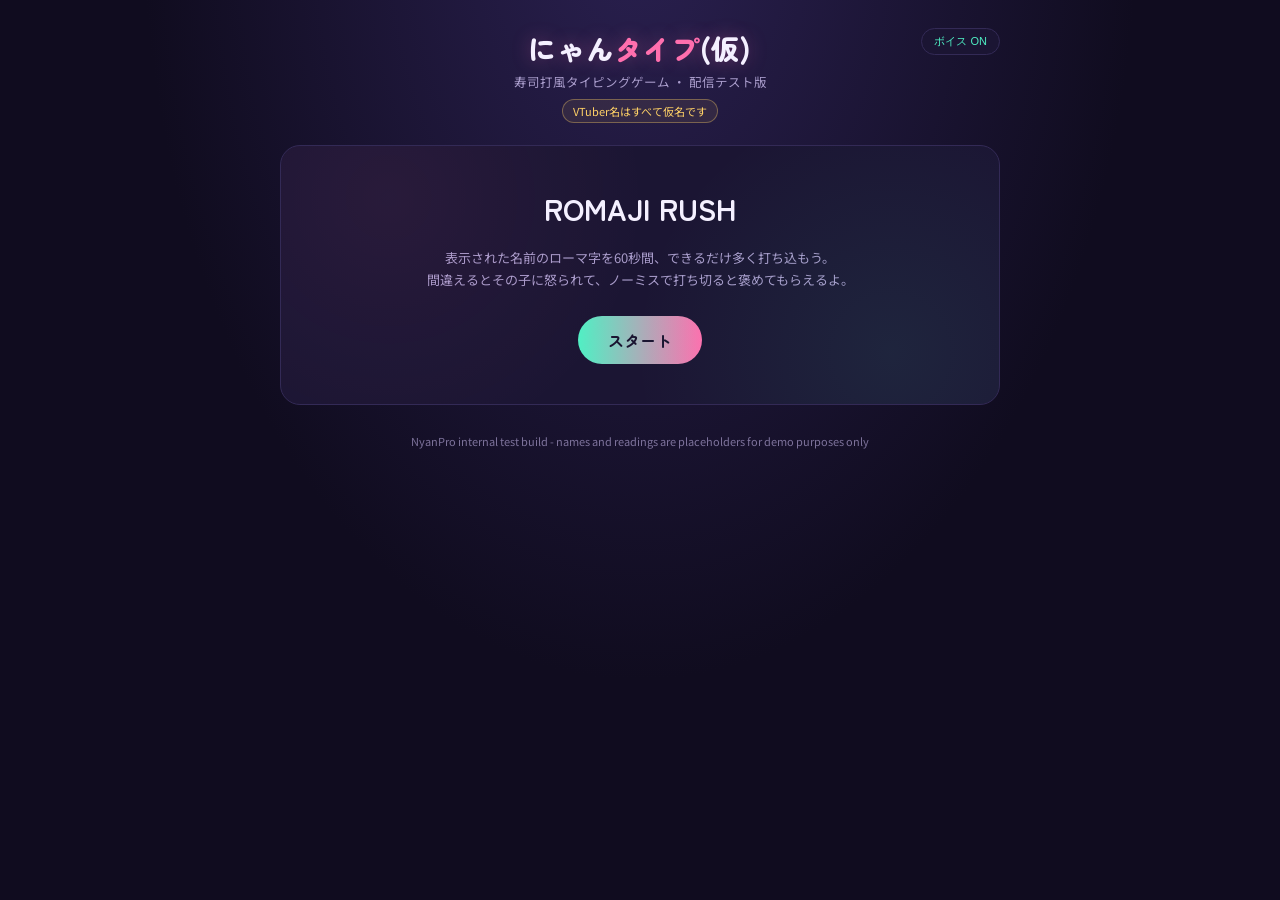
==== nyanpro-typing-test_3.html @ d4ec1ac6 "フォルダを分割" ====
<!DOCTYPE html>
<html lang="ja">
<head>
<meta charset="UTF-8">
<meta name="viewport" content="width=device-width, initial-scale=1.0">
<title>にゃんタイプ(仮) - VTuberタイピングゲーム テスト版</title>
<link rel="preconnect" href="https://fonts.googleapis.com">
<link href="https://fonts.googleapis.com/css2?family=Zen+Maru+Gothic:wght@500;700;900&family=Noto+Sans+JP:wght@400;500;700&display=swap" rel="stylesheet">
<link rel="stylesheet" href="css/style.css">
</head>
<body>
<div class="wrap">
  <header>
    <h1>にゃん<span>タイプ</span>(仮)</h1>
    <p>寿司打風タイピングゲーム ・ 配信テスト版</p>
    <div class="badge-note">VTuber名はすべて仮名です</div>
    <button class="voice-toggle on" id="voice-toggle-btn">ボイス ON</button>
  </header>

  <div id="game-area"></div>

  <footer>NyanPro internal test build - names and readings are placeholders for demo purposes only</footer>
</div>

<script src="contents/game-content.js"></script>
<script src="js/app.js"></script>
</body>
</html>
---- css/style.css ----
:root{
    --bg-deep:#100c1f;
    --bg-panel:#1b1533;
    --bg-panel-2:#241c42;
    --pink:#ff6fae;
    --pink-dim:#7a3556;
    --mint:#4ff0c4;
    --mint-dim:#2c6e5c;
    --rice:#ffd166;
    --text-main:#f4f0ff;
    --text-sub:#a99ccb;
    --danger:#ff5a5a;
    --border:#332a56;
  }
  *{box-sizing:border-box;}
  html,body{
    margin:0;
    padding:0;
    background:radial-gradient(ellipse at 50% -10%, #2a2050 0%, var(--bg-deep) 55%);
    color:var(--text-main);
    font-family:"Noto Sans JP","Hiragino Kaku Gothic ProN","Yu Gothic",sans-serif;
    min-height:100vh;
    overflow-x:hidden;
  }
  .wrap{
    max-width:760px;
    margin:0 auto;
    padding:28px 20px 60px;
  }
  header{
    position:relative;
    text-align:center;
    margin-bottom:22px;
  }
  header h1{
    font-family:"Zen Maru Gothic",sans-serif;
    font-weight:900;
    font-size:28px;
    margin:0 0 4px;
    letter-spacing:.02em;
    color:var(--text-main);
    text-shadow:0 0 18px rgba(255,111,174,.35);
  }
  header h1 span{color:var(--pink);}
  header p{
    margin:0;
    font-size:12.5px;
    color:var(--text-sub);
  }
  .badge-note{
    display:inline-block;
    margin-top:8px;
    font-size:11px;
    color:var(--rice);
    background:rgba(255,209,102,.08);
    border:1px solid rgba(255,209,102,.35);
    padding:3px 10px;
    border-radius:20px;
  }

  .hud{
    display:flex;
    gap:12px;
    margin-bottom:16px;
  }
  .hud-card{
    flex:1;
    background:var(--bg-panel);
    border:1px solid var(--border);
    border-radius:14px;
    padding:10px 14px;
    text-align:center;
  }
  .hud-card .label{font-size:11px;color:var(--text-sub);margin-bottom:2px;}
  .hud-card .value{font-family:"Zen Maru Gothic",sans-serif;font-weight:700;font-size:22px;}
  .hud-card.time .value{color:var(--mint);}
  .hud-card.score .value{color:var(--pink);}
  .hud-card.combo .value{color:var(--rice);}

  .timebar-outer{
    height:8px;
    background:var(--bg-panel-2);
    border-radius:6px;
    overflow:hidden;
    margin-bottom:22px;
    border:1px solid var(--border);
  }
  .timebar-inner{
    height:100%;
    width:100%;
    background:linear-gradient(90deg,var(--mint),var(--pink));
    transition:width .25s linear;
  }

  .stage{
    position:relative;
    background:var(--bg-panel);
    border:1px solid var(--border);
    border-radius:20px;
    padding:34px 26px;
    min-height:210px;
    display:flex;
    flex-direction:column;
    align-items:center;
    justify-content:center;
    text-align:center;
    overflow:hidden;
  }
  .stage::before{
    content:"";
    position:absolute;
    inset:0;
    background:
      radial-gradient(circle at 15% 20%, rgba(255,111,174,.06), transparent 40%),
      radial-gradient(circle at 85% 80%, rgba(79,240,196,.07), transparent 40%);
    pointer-events:none;
  }
  .plate{
    width:38px;height:38px;border-radius:50%;
    background:linear-gradient(180deg,#fff,#ddd6ee);
    margin-bottom:14px;
    display:flex;align-items:center;justify-content:center;
    font-size:16px;
    box-shadow:0 3px 0 rgba(0,0,0,.25);
    position:relative;
    z-index:1;
  }
  .plate-img{
    width:24px;
    height:24px;
    display:block;
  }
  .kanji{
    font-family:"Zen Maru Gothic",sans-serif;
    font-weight:700;
    font-size:30px;
    margin-bottom:4px;
    position:relative;z-index:1;
  }
  .kana{
    font-size:13px;
    color:var(--text-sub);
    margin-bottom:18px;
    position:relative;z-index:1;
  }
  .romaji{
    font-family:"Consolas","Menlo",monospace;
    font-size:26px;
    letter-spacing:1px;
    position:relative;z-index:1;
  }
  .romaji .done{color:var(--mint);}
  .romaji .rest{color:var(--text-sub);}
  .romaji.shake{animation:shake .25s;}
  @keyframes shake{
    0%,100%{transform:translateX(0);}
    25%{transform:translateX(-6px);}
    75%{transform:translateX(6px);}
  }

  .hint{
    margin-top:16px;
    font-size:12px;
    color:var(--text-sub);
    position:relative;z-index:1;
  }

  .voice-bubble{
    margin-top:14px;
    min-height:20px;
    font-size:13px;
    color:var(--rice);
    opacity:0;
    transform:translateY(4px);
    transition:opacity .15s ease, transform .15s ease;
    position:relative;z-index:1;
  }
  .voice-bubble.show{
    opacity:1;
    transform:translateY(0);
  }

  .voice-toggle{
    position:absolute;
    top:0;
    right:0;
    font-size:11px;
    color:var(--text-sub);
    background:var(--bg-panel);
    border:1px solid var(--border);
    border-radius:20px;
    padding:5px 12px;
    cursor:pointer;
  }
  .voice-toggle.on{color:var(--mint);}
  .voice-toggle.off{color:var(--text-sub);}

  .get-effect{
    position:absolute;
    left:50%;
    top:36%;
    transform:translate(-50%,-50%) scale(0);
    z-index:5;
    display:flex;
    flex-direction:column;
    align-items:center;
    gap:6px;
    opacity:0;
    pointer-events:none;
  }
  .get-effect.show{
    animation:getpop .9s ease forwards;
  }
  @keyframes getpop{
    0%{transform:translate(-50%,-50%) scale(0); opacity:0;}
    15%{transform:translate(-50%,-50%) scale(1.15); opacity:1;}
    30%{transform:translate(-50%,-50%) scale(1); opacity:1;}
    70%{transform:translate(-50%,-50%) scale(1); opacity:1;}
    100%{transform:translate(-50%,140%) scale(.35); opacity:0;}
  }
  .get-icon{
    width:64px;height:64px;border-radius:50%;
    overflow:hidden;
    background:#fff3e6;
    box-shadow:0 4px 14px rgba(0,0,0,.35);
  }
  .get-label{
    font-family:"Zen Maru Gothic",sans-serif;
    font-weight:700;
    font-size:13px;
    color:var(--rice);
    background:rgba(0,0,0,.4);
    padding:2px 12px;
    border-radius:12px;
  }

  .gallery{
    margin-top:20px;
  }
  .gallery .label{font-size:12px;color:var(--text-sub);margin-bottom:8px;}
  .empty-gallery{font-size:12px;color:var(--text-sub);}
  .gallery-grid{
    display:flex;
    flex-wrap:wrap;
    gap:8px;
  }
  .gicon{
    width:34px;height:34px;border-radius:50%;
    overflow:hidden;
    background:#fff3e6;
    border:1px solid var(--border);
    animation:pop .3s ease;
  }
  .avatar-img{
    width:100%;
    height:100%;
    display:block;
  }
  @keyframes pop{
    0%{transform:scale(0);}
    70%{transform:scale(1.15);}
    100%{transform:scale(1);}
  }

  .start-screen, .result-screen{
    text-align:center;
    padding:40px 10px;
  }
  .start-screen p, .result-screen p{color:var(--text-sub);font-size:13px;line-height:1.7;}
  button.primary{
    font-family:"Zen Maru Gothic",sans-serif;
    font-weight:700;
    font-size:16px;
    color:#1a1430;
    background:linear-gradient(90deg,var(--mint),var(--pink));
    border:none;
    padding:12px 30px;
    border-radius:30px;
    cursor:pointer;
    margin-top:12px;
  }
  button.primary:active{transform:scale(.97);}

  .result-grid{
    display:flex;
    gap:12px;
    justify-content:center;
    margin:18px 0;
    flex-wrap:wrap;
  }
  .result-grid .hud-card{flex:0 0 130px;}

  .rank-badge{
    margin:2px 0 4px;
    font-size:12px;
    color:var(--text-sub);
  }
  .rank-badge .rank-title{
    display:block;
    margin-top:2px;
    font-family:"Zen Maru Gothic",sans-serif;
    font-weight:900;
    font-size:22px;
    color:var(--rice);
  }

  .rank-section{
    margin-top:18px;
    text-align:left;
  }
  .rank-section-title{
    display:flex;
    align-items:center;
    gap:8px;
    font-size:12px;
    color:var(--text-sub);
    margin-bottom:8px;
  }
  .mock-tag{
    font-size:10px;
    color:var(--rice);
    background:rgba(255,209,102,.1);
    border:1px solid rgba(255,209,102,.35);
    padding:1px 8px;
    border-radius:20px;
  }
  .rank-list{
    display:flex;
    flex-direction:column;
    gap:8px;
  }
  .rank-row{
    display:flex;
    align-items:center;
    gap:10px;
    background:var(--bg-panel-2);
    border:1px solid var(--border);
    border-radius:12px;
    padding:8px 12px;
  }
  .rank-row .rank-num{
    font-family:"Zen Maru Gothic",sans-serif;
    font-weight:900;
    font-size:15px;
    width:20px;
    text-align:center;
    color:var(--text-sub);
  }
  .rank-row:nth-child(1) .rank-num{color:var(--rice);}
  .rank-row:nth-child(2) .rank-num{color:#d8d3e6;}
  .rank-row:nth-child(3) .rank-num{color:#e0a458;}
  .rank-row .r-avatar{
    width:32px;height:32px;border-radius:50%;
    overflow:hidden;
    background:#fff3e6;
    flex-shrink:0;
  }
  .rank-row .r-name{
    flex:1;
    font-size:13px;
    color:var(--text-main);
  }
  .rank-row .r-count{font-size:12px;font-weight:700;}
  .rank-section.mistake .r-count{color:var(--danger);}
  .rank-section.perfect .r-count{color:var(--mint);}

  footer{
    text-align:center;
    margin-top:28px;
    font-size:11px;
    color:var(--text-sub);
    opacity:.7;
  }
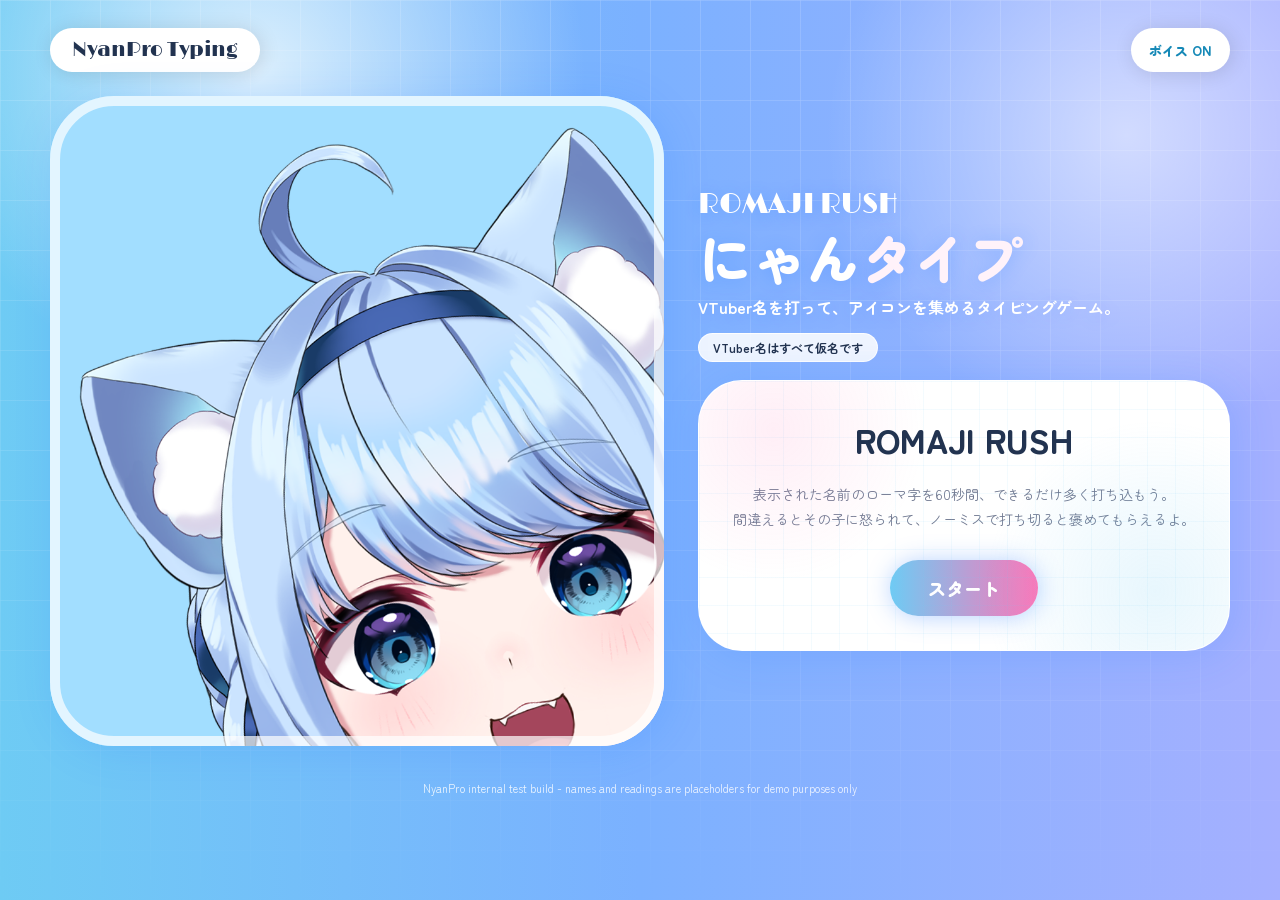
==== commit 55e56fdd: "アイコン修正" ====
--- a/nyanpro-typing-test_3.html
+++ b/nyanpro-typing-test_3.html
@@ -5,19 +5,36 @@
 <meta name="viewport" content="width=device-width, initial-scale=1.0">
 <title>にゃんタイプ(仮) - VTuberタイピングゲーム テスト版</title>
 <link rel="preconnect" href="https://fonts.googleapis.com">
-<link href="https://fonts.googleapis.com/css2?family=Zen+Maru+Gothic:wght@500;700;900&family=Noto+Sans+JP:wght@400;500;700&display=swap" rel="stylesheet">
+<link rel="preconnect" href="https://fonts.gstatic.com" crossorigin>
+<link href="https://fonts.googleapis.com/css2?family=Limelight&family=LINE+Seed+JP:wght@800&family=Zen+Maru+Gothic:wght@400;500;700;900&display=swap" rel="stylesheet">
 <link rel="stylesheet" href="css/style.css">
 </head>
 <body>
+<div class="background" aria-hidden="true">
+  <div class="background-texture"></div>
+</div>
 <div class="wrap">
-  <header>
-    <h1>にゃん<span>タイプ</span>(仮)</h1>
-    <p>寿司打風タイピングゲーム ・ 配信テスト版</p>
-    <div class="badge-note">VTuber名はすべて仮名です</div>
+  <header class="site-header">
+    <div class="site-brand">NyanPro Typing</div>
     <button class="voice-toggle on" id="voice-toggle-btn">ボイス ON</button>
   </header>
 
-  <div id="game-area"></div>
+  <main class="hero-grid">
+    <section class="main-visual" aria-label="にゃんタイプ メインビジュアル">
+      <img src="img/main-icon.png" alt="にゃんタイプ メインビジュアル">
+    </section>
+
+    <section class="play-column">
+      <div class="hero-copy">
+        <p class="eyebrow">ROMAJI RUSH</p>
+        <h1>にゃん<span>タイプ</span></h1>
+        <p>VTuber名を打って、アイコンを集めるタイピングゲーム。</p>
+        <div class="badge-note">VTuber名はすべて仮名です</div>
+      </div>
+
+      <div id="game-area"></div>
+    </section>
+  </main>
 
   <footer>NyanPro internal test build - names and readings are placeholders for demo purposes only</footer>
 </div>
--- a/css/style.css
+++ b/css/style.css
@@ -1,373 +1,615 @@
 :root{
-    --bg-deep:#100c1f;
-    --bg-panel:#1b1533;
-    --bg-panel-2:#241c42;
-    --pink:#ff6fae;
-    --pink-dim:#7a3556;
-    --mint:#4ff0c4;
-    --mint-dim:#2c6e5c;
-    --rice:#ffd166;
-    --text-main:#f4f0ff;
-    --text-sub:#a99ccb;
-    --danger:#ff5a5a;
-    --border:#332a56;
-  }
-  *{box-sizing:border-box;}
-  html,body{
-    margin:0;
-    padding:0;
-    background:radial-gradient(ellipse at 50% -10%, #2a2050 0%, var(--bg-deep) 55%);
-    color:var(--text-main);
-    font-family:"Noto Sans JP","Hiragino Kaku Gothic ProN","Yu Gothic",sans-serif;
-    min-height:100vh;
-    overflow-x:hidden;
-  }
+  --color-text:#4c4c4c;
+  --color-text-dark:#223350;
+  --color-white:#ffffff;
+  --color-soft:#f7fcff;
+  --color-line:#d7ecfb;
+  --color-blue:#6ecbf4;
+  --color-blue-2:#7bb1ff;
+  --color-lavender:#a5b0ff;
+  --color-pink:#ff75b7;
+  --color-pink-2:#ff9ed0;
+  --color-yellow:#ffd166;
+  --color-danger:#ff6b88;
+  --gradient:linear-gradient(90deg,var(--color-blue) 0%,var(--color-blue-2) 50%,var(--color-lavender) 100%);
+  --gradient-pink:linear-gradient(90deg,var(--color-blue) 0%,var(--color-pink) 100%);
+  --shadow:5px 5px 40px rgba(45,126,255,.18);
+  --font-en:"Limelight",cursive;
+  --font-ja:"Zen Maru Gothic","Hiragino Kaku Gothic ProN","Yu Gothic",sans-serif;
+}
+
+*{box-sizing:border-box;}
+html,body{
+  margin:0;
+  padding:0;
+  color:var(--color-text);
+  font-family:var(--font-ja);
+  min-height:100vh;
+  overflow-x:hidden;
+}
+body{
+  background:var(--gradient);
+}
+img{max-width:100%;height:auto;display:block;}
+
+.background{
+  position:fixed;
+  inset:0;
+  z-index:-2;
+  background:
+    radial-gradient(circle at 20% 8%, rgba(255,255,255,.75), transparent 25%),
+    radial-gradient(circle at 88% 15%, rgba(255,255,255,.55), transparent 22%),
+    var(--gradient);
+}
+.background-texture{
+  position:absolute;
+  inset:0;
+  opacity:.28;
+  background-image:
+    linear-gradient(rgba(255,255,255,.5) 1px, transparent 1px),
+    linear-gradient(90deg, rgba(255,255,255,.5) 1px, transparent 1px);
+  background-size:50px 50px;
+  mask-image:linear-gradient(to bottom, #000 0%, rgba(0,0,0,.6) 72%, transparent 100%);
+}
+
+.wrap{
+  width:min(1180px, calc(100% - 44px));
+  margin:0 auto;
+  padding:28px 0 42px;
+}
+.site-header{
+  display:flex;
+  align-items:center;
+  justify-content:space-between;
+  gap:16px;
+  margin-bottom:24px;
+}
+.site-brand{
+  display:inline-flex;
+  align-items:center;
+  min-height:44px;
+  padding:0 22px;
+  background:var(--color-white);
+  border-radius:999px;
+  box-shadow:2px 2px 20px rgba(0,0,0,.12);
+  color:var(--color-text-dark);
+  font-family:var(--font-en);
+  font-size:20px;
+  line-height:1;
+}
+
+.hero-grid{
+  display:grid;
+  grid-template-columns:minmax(330px, 52%) minmax(360px, 1fr);
+  align-items:center;
+  gap:34px;
+}
+.main-visual{
+  position:relative;
+  overflow:hidden;
+  min-height:650px;
+  border-radius:64px;
+  background:var(--color-white);
+  box-shadow:var(--shadow);
+}
+.main-visual::after{
+  content:"";
+  position:absolute;
+  inset:0;
+  border:10px solid rgba(255,255,255,.7);
+  border-radius:inherit;
+  pointer-events:none;
+}
+.main-visual img{
+  width:100%;
+  height:100%;
+  min-height:650px;
+  object-fit:cover;
+  object-position:center center;
+}
+.play-column{
+  min-width:0;
+}
+.hero-copy{
+  margin:0 0 18px;
+  color:var(--color-white);
+  text-shadow:0 2px 18px rgba(45,126,255,.25);
+}
+.eyebrow{
+  margin:0 0 8px;
+  font-family:var(--font-en);
+  font-size:28px;
+  line-height:1;
+  color:var(--color-white);
+}
+.hero-copy h1{
+  margin:0;
+  font-size:54px;
+  line-height:1.1;
+  font-weight:900;
+  letter-spacing:0;
+}
+.hero-copy h1 span{color:#fff2fa;}
+.hero-copy p:not(.eyebrow){
+  margin:8px 0 0;
+  font-size:16px;
+  line-height:1.7;
+  font-weight:700;
+}
+.badge-note{
+  display:inline-block;
+  margin-top:12px;
+  font-size:12px;
+  font-weight:700;
+  color:var(--color-text-dark);
+  background:rgba(255,255,255,.86);
+  border:1px solid rgba(255,255,255,.9);
+  padding:5px 14px;
+  border-radius:999px;
+  text-shadow:none;
+}
+
+.voice-toggle{
+  min-height:44px;
+  padding:0 18px;
+  border:none;
+  border-radius:999px;
+  background:var(--color-white);
+  color:var(--color-text-dark);
+  box-shadow:2px 2px 20px rgba(0,0,0,.12);
+  font-family:var(--font-ja);
+  font-size:13px;
+  font-weight:900;
+  cursor:pointer;
+}
+.voice-toggle.on{color:#1689b7;}
+.voice-toggle.off{color:#8b8b8b;}
+
+.hud{
+  display:flex;
+  gap:10px;
+  margin-bottom:14px;
+}
+.hud-card{
+  flex:1;
+  min-width:0;
+  background:rgba(255,255,255,.94);
+  border:1px solid var(--color-line);
+  border-radius:18px;
+  padding:12px 14px;
+  text-align:center;
+  box-shadow:1px 1px 16px rgba(45,126,255,.12);
+}
+.hud-card .label{font-size:11px;color:#7e8aa1;margin-bottom:2px;font-weight:700;}
+.hud-card .value{
+  font-family:"LINE Seed JP",var(--font-ja);
+  font-weight:800;
+  font-size:24px;
+  line-height:1.15;
+  color:var(--color-text-dark);
+}
+.hud-card.time .value{color:#00aeee;}
+.hud-card.score .value{color:var(--color-pink);}
+.hud-card.combo .value{color:#f0aa25;}
+
+.timebar-outer{
+  height:10px;
+  background:rgba(255,255,255,.72);
+  border-radius:999px;
+  overflow:hidden;
+  margin-bottom:14px;
+  border:1px solid rgba(255,255,255,.9);
+  box-shadow:1px 1px 14px rgba(45,126,255,.12);
+}
+.timebar-inner{
+  height:100%;
+  width:100%;
+  background:var(--gradient-pink);
+  transition:width .25s linear;
+}
+
+.stage{
+  position:relative;
+  background:var(--color-white);
+  border:1px solid rgba(255,255,255,.9);
+  border-radius:44px;
+  padding:34px 30px;
+  min-height:260px;
+  display:flex;
+  flex-direction:column;
+  align-items:center;
+  justify-content:center;
+  text-align:center;
+  overflow:hidden;
+  box-shadow:var(--shadow);
+}
+.stage::before{
+  content:"";
+  position:absolute;
+  inset:0;
+  background:
+    radial-gradient(circle at 14% 18%, rgba(255,117,183,.12), transparent 30%),
+    radial-gradient(circle at 86% 78%, rgba(110,203,244,.16), transparent 34%),
+    linear-gradient(rgba(110,203,244,.08) 1px, transparent 1px),
+    linear-gradient(90deg, rgba(110,203,244,.08) 1px, transparent 1px);
+  background-size:auto, auto, 28px 28px, 28px 28px;
+  pointer-events:none;
+}
+.plate{
+  width:46px;
+  height:46px;
+  border-radius:50%;
+  background:linear-gradient(180deg,#fff,#eaf7ff);
+  margin-bottom:14px;
+  display:flex;
+  align-items:center;
+  justify-content:center;
+  box-shadow:1px 1px 16px rgba(45,126,255,.18);
+  position:relative;
+  z-index:1;
+}
+.plate-img{
+  width:28px;
+  height:28px;
+  display:block;
+}
+.kanji{
+  font-weight:900;
+  font-size:34px;
+  margin-bottom:4px;
+  color:var(--color-text-dark);
+  position:relative;
+  z-index:1;
+}
+.kana{
+  font-size:14px;
+  color:#7e8aa1;
+  margin-bottom:18px;
+  position:relative;
+  z-index:1;
+}
+.romaji{
+  font-family:"Consolas","Menlo",monospace;
+  font-size:30px;
+  letter-spacing:1px;
+  color:var(--color-text-dark);
+  position:relative;
+  z-index:1;
+}
+.romaji .done{color:#00aeee;}
+.romaji .rest{color:#9ba8bd;}
+.romaji.shake{animation:shake .25s;}
+@keyframes shake{
+  0%,100%{transform:translateX(0);}
+  25%{transform:translateX(-6px);}
+  75%{transform:translateX(6px);}
+}
+
+.hint{
+  margin-top:16px;
+  font-size:12px;
+  color:#7e8aa1;
+  position:relative;
+  z-index:1;
+}
+.voice-bubble{
+  margin-top:14px;
+  min-height:20px;
+  font-size:13px;
+  font-weight:700;
+  color:var(--color-pink);
+  opacity:0;
+  transform:translateY(4px);
+  transition:opacity .15s ease, transform .15s ease;
+  position:relative;
+  z-index:1;
+}
+.voice-bubble.show{
+  opacity:1;
+  transform:translateY(0);
+}
+
+.get-effect{
+  position:absolute;
+  left:50%;
+  top:36%;
+  transform:translate(-50%,-50%) scale(0);
+  z-index:5;
+  display:flex;
+  flex-direction:column;
+  align-items:center;
+  gap:6px;
+  opacity:0;
+  pointer-events:none;
+}
+.get-effect.show{animation:getpop .9s ease forwards;}
+@keyframes getpop{
+  0%{transform:translate(-50%,-50%) scale(0); opacity:0;}
+  15%{transform:translate(-50%,-50%) scale(1.15); opacity:1;}
+  30%{transform:translate(-50%,-50%) scale(1); opacity:1;}
+  70%{transform:translate(-50%,-50%) scale(1); opacity:1;}
+  100%{transform:translate(-50%,140%) scale(.35); opacity:0;}
+}
+.get-icon{
+  width:70px;
+  height:70px;
+  border-radius:16px;
+  overflow:hidden;
+  background:#ffffff;
+  box-shadow:1px 1px 20px rgba(45,126,255,.25);
+}
+.get-label{
+  font-weight:900;
+  font-size:13px;
+  color:var(--color-white);
+  background:var(--gradient-pink);
+  padding:3px 14px;
+  border-radius:999px;
+}
+
+.gallery{
+  margin-top:18px;
+}
+.gallery .label{
+  font-size:12px;
+  color:rgba(255,255,255,.92);
+  margin-bottom:8px;
+  font-weight:700;
+}
+.stage .gallery .label,
+.result-screen .gallery .label{
+  color:#7e8aa1;
+}
+.empty-gallery{font-size:12px;color:#7e8aa1;}
+.gallery-grid{
+  display:flex;
+  flex-wrap:wrap;
+  gap:8px;
+}
+.gicon{
+  width:36px;
+  height:36px;
+  border-radius:9px;
+  overflow:hidden;
+  background:#ffffff;
+  border:2px solid rgba(255,255,255,.9);
+  box-shadow:1px 1px 10px rgba(45,126,255,.2);
+  animation:pop .3s ease;
+}
+.avatar-img{
+  width:100%;
+  height:100%;
+  display:block;
+  object-fit:contain;
+}
+@keyframes pop{
+  0%{transform:scale(0);}
+  70%{transform:scale(1.15);}
+  100%{transform:scale(1);}
+}
+
+.start-screen,
+.result-screen{
+  text-align:center;
+}
+.start-screen p,
+.result-screen p{
+  color:#6f7890;
+  font-size:14px;
+  line-height:1.8;
+}
+button.primary{
+  font-family:var(--font-ja);
+  font-weight:900;
+  font-size:18px;
+  color:var(--color-white);
+  background:var(--gradient-pink);
+  border:none;
+  padding:15px 38px;
+  border-radius:999px;
+  cursor:pointer;
+  margin-top:14px;
+  box-shadow:1px 1px 25px rgba(45,126,255,.35);
+  transition:transform .2s ease, box-shadow .2s ease;
+}
+button.primary:hover{
+  transform:scale(1.04);
+  box-shadow:none;
+}
+button.primary:active{transform:scale(.97);}
+
+.result-grid{
+  display:flex;
+  gap:10px;
+  justify-content:center;
+  margin:18px 0;
+  flex-wrap:wrap;
+}
+.result-grid .hud-card{
+  flex:0 0 130px;
+  box-shadow:none;
+}
+.rank-badge{
+  margin:2px 0 4px;
+  font-size:12px;
+  color:#7e8aa1;
+}
+.rank-badge .rank-title{
+  display:block;
+  margin-top:2px;
+  font-family:"LINE Seed JP",var(--font-ja);
+  font-weight:800;
+  font-size:24px;
+  background:var(--gradient-pink);
+  -webkit-background-clip:text;
+  -webkit-text-fill-color:transparent;
+  background-clip:text;
+}
+.rank-section{
+  margin-top:18px;
+  text-align:left;
+}
+.rank-section-title{
+  display:flex;
+  align-items:center;
+  gap:8px;
+  font-size:12px;
+  color:#6f7890;
+  margin-bottom:8px;
+  font-weight:700;
+}
+.mock-tag{
+  font-size:10px;
+  color:#1689b7;
+  background:#eef9ff;
+  border:1px solid var(--color-line);
+  padding:1px 8px;
+  border-radius:999px;
+}
+.rank-list{
+  display:flex;
+  flex-direction:column;
+  gap:8px;
+}
+.rank-row{
+  display:flex;
+  align-items:center;
+  gap:10px;
+  background:var(--color-soft);
+  border:1px solid var(--color-line);
+  border-radius:16px;
+  padding:8px 12px;
+}
+.rank-row .rank-num{
+  font-family:"LINE Seed JP",var(--font-ja);
+  font-weight:800;
+  font-size:16px;
+  width:22px;
+  text-align:center;
+  color:#9ba8bd;
+}
+.rank-row:nth-child(1) .rank-num{color:#f0aa25;}
+.rank-row:nth-child(2) .rank-num{color:#7e8aa1;}
+.rank-row:nth-child(3) .rank-num{color:#ca8b4d;}
+.rank-row .r-avatar{
+  width:34px;
+  height:34px;
+  border-radius:9px;
+  overflow:hidden;
+  background:#ffffff;
+  flex-shrink:0;
+}
+.rank-row .r-name{
+  flex:1;
+  font-size:13px;
+  color:var(--color-text-dark);
+}
+.rank-row .r-count{font-size:12px;font-weight:900;}
+.rank-section.mistake .r-count{color:var(--color-danger);}
+.rank-section.perfect .r-count{color:#00aeee;}
+
+footer{
+  text-align:center;
+  margin-top:34px;
+  font-size:11px;
+  color:var(--color-white);
+  opacity:.86;
+}
+
+@media(max-width:900px){
   .wrap{
-    max-width:760px;
-    margin:0 auto;
-    padding:28px 20px 60px;
-  }
-  header{
-    position:relative;
-    text-align:center;
-    margin-bottom:22px;
-  }
-  header h1{
-    font-family:"Zen Maru Gothic",sans-serif;
-    font-weight:900;
-    font-size:28px;
-    margin:0 0 4px;
-    letter-spacing:.02em;
-    color:var(--text-main);
-    text-shadow:0 0 18px rgba(255,111,174,.35);
-  }
-  header h1 span{color:var(--pink);}
-  header p{
-    margin:0;
-    font-size:12.5px;
-    color:var(--text-sub);
-  }
-  .badge-note{
-    display:inline-block;
-    margin-top:8px;
-    font-size:11px;
-    color:var(--rice);
-    background:rgba(255,209,102,.08);
-    border:1px solid rgba(255,209,102,.35);
-    padding:3px 10px;
-    border-radius:20px;
-  }
-
+    width:min(calc(100% - 28px), 620px);
+    padding-top:18px;
+  }
+  .site-header{
+    margin-bottom:18px;
+  }
+  .site-brand{
+    min-height:40px;
+    padding:0 16px;
+    font-size:16px;
+  }
+  .voice-toggle{
+    min-height:40px;
+    padding:0 14px;
+  }
+  .hero-grid{
+    grid-template-columns:1fr;
+    gap:18px;
+  }
+  .main-visual{
+    min-height:0;
+    height:clamp(260px, 62vw, 430px);
+    border-radius:34px;
+  }
+  .main-visual img{
+    min-height:0;
+    height:100%;
+    object-position:center 46%;
+  }
+  .hero-copy{
+    margin-bottom:14px;
+  }
+  .eyebrow{
+    font-size:22px;
+  }
+  .hero-copy h1{
+    font-size:42px;
+  }
+  .hero-copy p:not(.eyebrow){
+    font-size:14px;
+  }
+  .stage{
+    min-height:245px;
+    border-radius:30px;
+    padding:30px 18px;
+  }
   .hud{
-    display:flex;
-    gap:12px;
-    margin-bottom:16px;
+    gap:8px;
   }
   .hud-card{
-    flex:1;
-    background:var(--bg-panel);
-    border:1px solid var(--border);
-    border-radius:14px;
-    padding:10px 14px;
-    text-align:center;
-  }
-  .hud-card .label{font-size:11px;color:var(--text-sub);margin-bottom:2px;}
-  .hud-card .value{font-family:"Zen Maru Gothic",sans-serif;font-weight:700;font-size:22px;}
-  .hud-card.time .value{color:var(--mint);}
-  .hud-card.score .value{color:var(--pink);}
-  .hud-card.combo .value{color:var(--rice);}
-
-  .timebar-outer{
-    height:8px;
-    background:var(--bg-panel-2);
-    border-radius:6px;
-    overflow:hidden;
-    margin-bottom:22px;
-    border:1px solid var(--border);
-  }
-  .timebar-inner{
-    height:100%;
-    width:100%;
-    background:linear-gradient(90deg,var(--mint),var(--pink));
-    transition:width .25s linear;
-  }
-
-  .stage{
-    position:relative;
-    background:var(--bg-panel);
-    border:1px solid var(--border);
-    border-radius:20px;
-    padding:34px 26px;
-    min-height:210px;
-    display:flex;
+    padding:10px 8px;
+  }
+  .hud-card .value{
+    font-size:21px;
+  }
+  .kanji{
+    font-size:30px;
+  }
+  .romaji{
+    font-size:26px;
+  }
+  .rank-section-title{
+    align-items:flex-start;
     flex-direction:column;
-    align-items:center;
-    justify-content:center;
-    text-align:center;
-    overflow:hidden;
-  }
-  .stage::before{
-    content:"";
-    position:absolute;
-    inset:0;
-    background:
-      radial-gradient(circle at 15% 20%, rgba(255,111,174,.06), transparent 40%),
-      radial-gradient(circle at 85% 80%, rgba(79,240,196,.07), transparent 40%);
-    pointer-events:none;
-  }
-  .plate{
-    width:38px;height:38px;border-radius:50%;
-    background:linear-gradient(180deg,#fff,#ddd6ee);
-    margin-bottom:14px;
-    display:flex;align-items:center;justify-content:center;
-    font-size:16px;
-    box-shadow:0 3px 0 rgba(0,0,0,.25);
-    position:relative;
-    z-index:1;
-  }
-  .plate-img{
-    width:24px;
-    height:24px;
-    display:block;
-  }
-  .kanji{
-    font-family:"Zen Maru Gothic",sans-serif;
-    font-weight:700;
-    font-size:30px;
-    margin-bottom:4px;
-    position:relative;z-index:1;
-  }
-  .kana{
-    font-size:13px;
-    color:var(--text-sub);
-    margin-bottom:18px;
-    position:relative;z-index:1;
-  }
-  .romaji{
-    font-family:"Consolas","Menlo",monospace;
-    font-size:26px;
-    letter-spacing:1px;
-    position:relative;z-index:1;
-  }
-  .romaji .done{color:var(--mint);}
-  .romaji .rest{color:var(--text-sub);}
-  .romaji.shake{animation:shake .25s;}
-  @keyframes shake{
-    0%,100%{transform:translateX(0);}
-    25%{transform:translateX(-6px);}
-    75%{transform:translateX(6px);}
-  }
-
-  .hint{
-    margin-top:16px;
+    gap:4px;
+  }
+}
+
+@media(max-width:430px){
+  .wrap{width:calc(100% - 20px);}
+  .site-header{
+    gap:10px;
+  }
+  .site-brand{
+    font-size:14px;
+  }
+  .voice-toggle{
     font-size:12px;
-    color:var(--text-sub);
-    position:relative;z-index:1;
-  }
-
-  .voice-bubble{
-    margin-top:14px;
-    min-height:20px;
-    font-size:13px;
-    color:var(--rice);
-    opacity:0;
-    transform:translateY(4px);
-    transition:opacity .15s ease, transform .15s ease;
-    position:relative;z-index:1;
-  }
-  .voice-bubble.show{
-    opacity:1;
-    transform:translateY(0);
-  }
-
-  .voice-toggle{
-    position:absolute;
-    top:0;
-    right:0;
-    font-size:11px;
-    color:var(--text-sub);
-    background:var(--bg-panel);
-    border:1px solid var(--border);
-    border-radius:20px;
-    padding:5px 12px;
-    cursor:pointer;
-  }
-  .voice-toggle.on{color:var(--mint);}
-  .voice-toggle.off{color:var(--text-sub);}
-
-  .get-effect{
-    position:absolute;
-    left:50%;
-    top:36%;
-    transform:translate(-50%,-50%) scale(0);
-    z-index:5;
-    display:flex;
-    flex-direction:column;
-    align-items:center;
-    gap:6px;
-    opacity:0;
-    pointer-events:none;
-  }
-  .get-effect.show{
-    animation:getpop .9s ease forwards;
-  }
-  @keyframes getpop{
-    0%{transform:translate(-50%,-50%) scale(0); opacity:0;}
-    15%{transform:translate(-50%,-50%) scale(1.15); opacity:1;}
-    30%{transform:translate(-50%,-50%) scale(1); opacity:1;}
-    70%{transform:translate(-50%,-50%) scale(1); opacity:1;}
-    100%{transform:translate(-50%,140%) scale(.35); opacity:0;}
-  }
-  .get-icon{
-    width:64px;height:64px;border-radius:50%;
-    overflow:hidden;
-    background:#fff3e6;
-    box-shadow:0 4px 14px rgba(0,0,0,.35);
-  }
-  .get-label{
-    font-family:"Zen Maru Gothic",sans-serif;
-    font-weight:700;
-    font-size:13px;
-    color:var(--rice);
-    background:rgba(0,0,0,.4);
-    padding:2px 12px;
-    border-radius:12px;
-  }
-
-  .gallery{
-    margin-top:20px;
-  }
-  .gallery .label{font-size:12px;color:var(--text-sub);margin-bottom:8px;}
-  .empty-gallery{font-size:12px;color:var(--text-sub);}
-  .gallery-grid{
-    display:flex;
-    flex-wrap:wrap;
-    gap:8px;
-  }
-  .gicon{
-    width:34px;height:34px;border-radius:50%;
-    overflow:hidden;
-    background:#fff3e6;
-    border:1px solid var(--border);
-    animation:pop .3s ease;
-  }
-  .avatar-img{
-    width:100%;
-    height:100%;
-    display:block;
-  }
-  @keyframes pop{
-    0%{transform:scale(0);}
-    70%{transform:scale(1.15);}
-    100%{transform:scale(1);}
-  }
-
-  .start-screen, .result-screen{
-    text-align:center;
-    padding:40px 10px;
-  }
-  .start-screen p, .result-screen p{color:var(--text-sub);font-size:13px;line-height:1.7;}
-  button.primary{
-    font-family:"Zen Maru Gothic",sans-serif;
-    font-weight:700;
-    font-size:16px;
-    color:#1a1430;
-    background:linear-gradient(90deg,var(--mint),var(--pink));
-    border:none;
-    padding:12px 30px;
-    border-radius:30px;
-    cursor:pointer;
-    margin-top:12px;
-  }
-  button.primary:active{transform:scale(.97);}
-
-  .result-grid{
-    display:flex;
-    gap:12px;
-    justify-content:center;
-    margin:18px 0;
-    flex-wrap:wrap;
-  }
-  .result-grid .hud-card{flex:0 0 130px;}
-
-  .rank-badge{
-    margin:2px 0 4px;
-    font-size:12px;
-    color:var(--text-sub);
-  }
-  .rank-badge .rank-title{
-    display:block;
-    margin-top:2px;
-    font-family:"Zen Maru Gothic",sans-serif;
-    font-weight:900;
-    font-size:22px;
-    color:var(--rice);
-  }
-
-  .rank-section{
-    margin-top:18px;
-    text-align:left;
-  }
-  .rank-section-title{
-    display:flex;
-    align-items:center;
-    gap:8px;
-    font-size:12px;
-    color:var(--text-sub);
-    margin-bottom:8px;
-  }
-  .mock-tag{
+  }
+  .main-visual{
+    height:250px;
+  }
+  .hero-copy h1{
+    font-size:36px;
+  }
+  .hud-card .label{
     font-size:10px;
-    color:var(--rice);
-    background:rgba(255,209,102,.1);
-    border:1px solid rgba(255,209,102,.35);
-    padding:1px 8px;
-    border-radius:20px;
-  }
-  .rank-list{
-    display:flex;
-    flex-direction:column;
-    gap:8px;
-  }
-  .rank-row{
-    display:flex;
-    align-items:center;
-    gap:10px;
-    background:var(--bg-panel-2);
-    border:1px solid var(--border);
-    border-radius:12px;
-    padding:8px 12px;
-  }
-  .rank-row .rank-num{
-    font-family:"Zen Maru Gothic",sans-serif;
-    font-weight:900;
-    font-size:15px;
-    width:20px;
-    text-align:center;
-    color:var(--text-sub);
-  }
-  .rank-row:nth-child(1) .rank-num{color:var(--rice);}
-  .rank-row:nth-child(2) .rank-num{color:#d8d3e6;}
-  .rank-row:nth-child(3) .rank-num{color:#e0a458;}
-  .rank-row .r-avatar{
-    width:32px;height:32px;border-radius:50%;
-    overflow:hidden;
-    background:#fff3e6;
-    flex-shrink:0;
-  }
-  .rank-row .r-name{
-    flex:1;
-    font-size:13px;
-    color:var(--text-main);
-  }
-  .rank-row .r-count{font-size:12px;font-weight:700;}
-  .rank-section.mistake .r-count{color:var(--danger);}
-  .rank-section.perfect .r-count{color:var(--mint);}
-
-  footer{
-    text-align:center;
-    margin-top:28px;
-    font-size:11px;
-    color:var(--text-sub);
-    opacity:.7;
-  }
+  }
+  .hud-card .value{
+    font-size:19px;
+  }
+  .result-grid .hud-card{
+    flex:1 1 120px;
+  }
+}
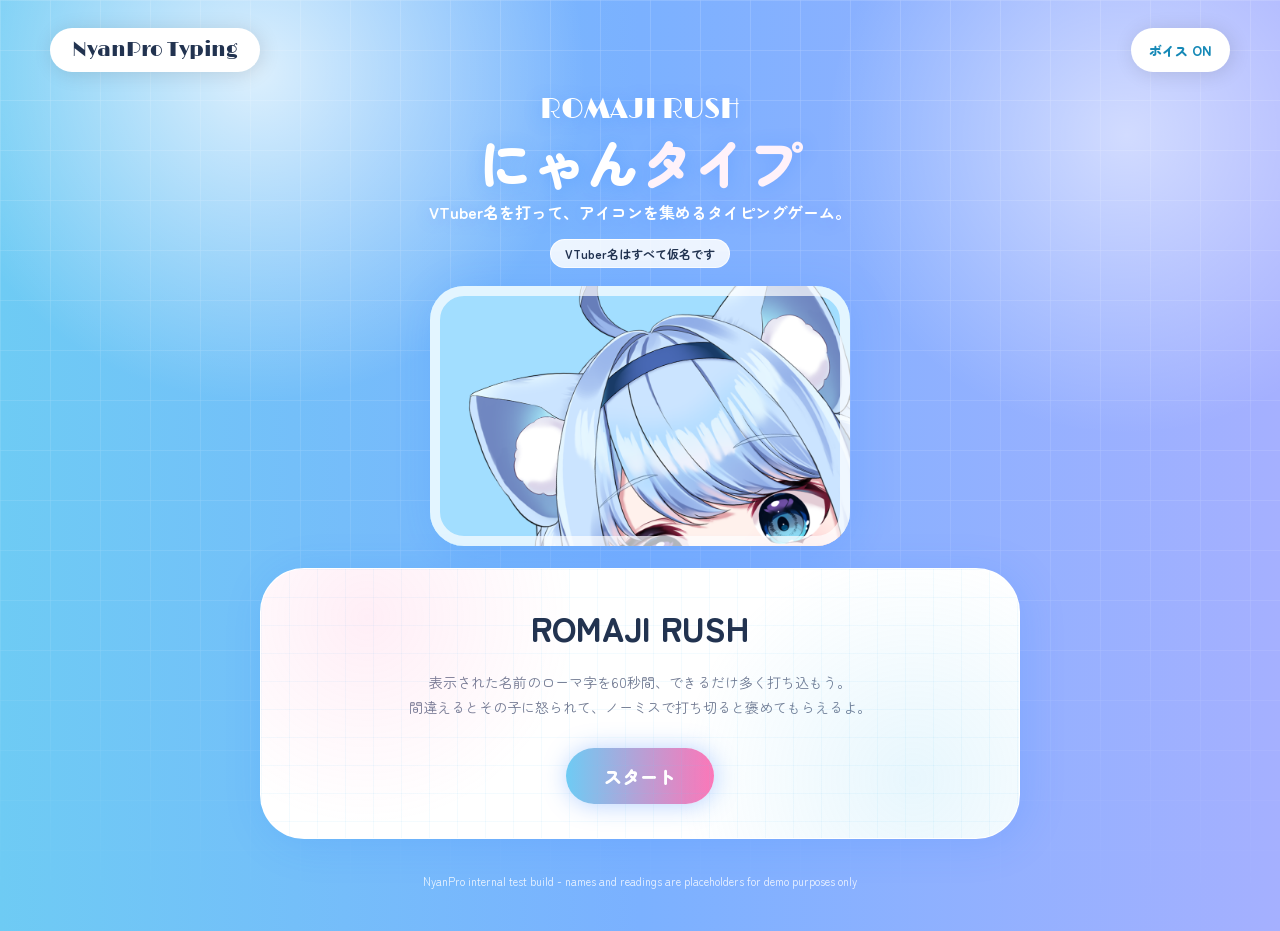
==== commit 57e73100: "レイアウト修正" ====
--- a/nyanpro-typing-test_3.html
+++ b/nyanpro-typing-test_3.html
@@ -20,10 +20,6 @@
   </header>
 
   <main class="hero-grid">
-    <section class="main-visual" aria-label="にゃんタイプ メインビジュアル">
-      <img src="img/main-icon.png" alt="にゃんタイプ メインビジュアル">
-    </section>
-
     <section class="play-column">
       <div class="hero-copy">
         <p class="eyebrow">ROMAJI RUSH</p>
@@ -31,6 +27,10 @@
         <p>VTuber名を打って、アイコンを集めるタイピングゲーム。</p>
         <div class="badge-note">VTuber名はすべて仮名です</div>
       </div>
+
+      <section class="main-visual" aria-label="にゃんタイプ メインビジュアル">
+        <img src="img/main-icon.png" alt="にゃんタイプ メインビジュアル">
+      </section>
 
       <div id="game-area"></div>
     </section>
--- a/css/style.css
+++ b/css/style.css
@@ -79,16 +79,17 @@
 }
 
 .hero-grid{
-  display:grid;
-  grid-template-columns:minmax(330px, 52%) minmax(360px, 1fr);
-  align-items:center;
-  gap:34px;
+  width:min(760px, 100%);
+  margin:0 auto;
+  display:block;
 }
 .main-visual{
   position:relative;
   overflow:hidden;
-  min-height:650px;
-  border-radius:64px;
+  width:min(420px, 100%);
+  height:260px;
+  margin:0 auto 22px;
+  border-radius:34px;
   background:var(--color-white);
   box-shadow:var(--shadow);
 }
@@ -103,15 +104,17 @@
 .main-visual img{
   width:100%;
   height:100%;
-  min-height:650px;
   object-fit:cover;
-  object-position:center center;
+  object-position:center 45%;
 }
 .play-column{
+  width:100%;
+  margin:0 auto;
   min-width:0;
 }
 .hero-copy{
   margin:0 0 18px;
+  text-align:center;
   color:var(--color-white);
   text-shadow:0 2px 18px rgba(45,126,255,.25);
 }
@@ -445,69 +448,6 @@
   -webkit-text-fill-color:transparent;
   background-clip:text;
 }
-.rank-section{
-  margin-top:18px;
-  text-align:left;
-}
-.rank-section-title{
-  display:flex;
-  align-items:center;
-  gap:8px;
-  font-size:12px;
-  color:#6f7890;
-  margin-bottom:8px;
-  font-weight:700;
-}
-.mock-tag{
-  font-size:10px;
-  color:#1689b7;
-  background:#eef9ff;
-  border:1px solid var(--color-line);
-  padding:1px 8px;
-  border-radius:999px;
-}
-.rank-list{
-  display:flex;
-  flex-direction:column;
-  gap:8px;
-}
-.rank-row{
-  display:flex;
-  align-items:center;
-  gap:10px;
-  background:var(--color-soft);
-  border:1px solid var(--color-line);
-  border-radius:16px;
-  padding:8px 12px;
-}
-.rank-row .rank-num{
-  font-family:"LINE Seed JP",var(--font-ja);
-  font-weight:800;
-  font-size:16px;
-  width:22px;
-  text-align:center;
-  color:#9ba8bd;
-}
-.rank-row:nth-child(1) .rank-num{color:#f0aa25;}
-.rank-row:nth-child(2) .rank-num{color:#7e8aa1;}
-.rank-row:nth-child(3) .rank-num{color:#ca8b4d;}
-.rank-row .r-avatar{
-  width:34px;
-  height:34px;
-  border-radius:9px;
-  overflow:hidden;
-  background:#ffffff;
-  flex-shrink:0;
-}
-.rank-row .r-name{
-  flex:1;
-  font-size:13px;
-  color:var(--color-text-dark);
-}
-.rank-row .r-count{font-size:12px;font-weight:900;}
-.rank-section.mistake .r-count{color:var(--color-danger);}
-.rank-section.perfect .r-count{color:#00aeee;}
-
 footer{
   text-align:center;
   margin-top:34px;
@@ -534,16 +474,14 @@
     padding:0 14px;
   }
   .hero-grid{
-    grid-template-columns:1fr;
-    gap:18px;
+    width:100%;
   }
   .main-visual{
-    min-height:0;
-    height:clamp(260px, 62vw, 430px);
-    border-radius:34px;
+    width:min(420px, 100%);
+    height:clamp(220px, 58vw, 320px);
+    margin-bottom:18px;
   }
   .main-visual img{
-    min-height:0;
     height:100%;
     object-position:center 46%;
   }
@@ -579,11 +517,6 @@
   .romaji{
     font-size:26px;
   }
-  .rank-section-title{
-    align-items:flex-start;
-    flex-direction:column;
-    gap:4px;
-  }
 }
 
 @media(max-width:430px){
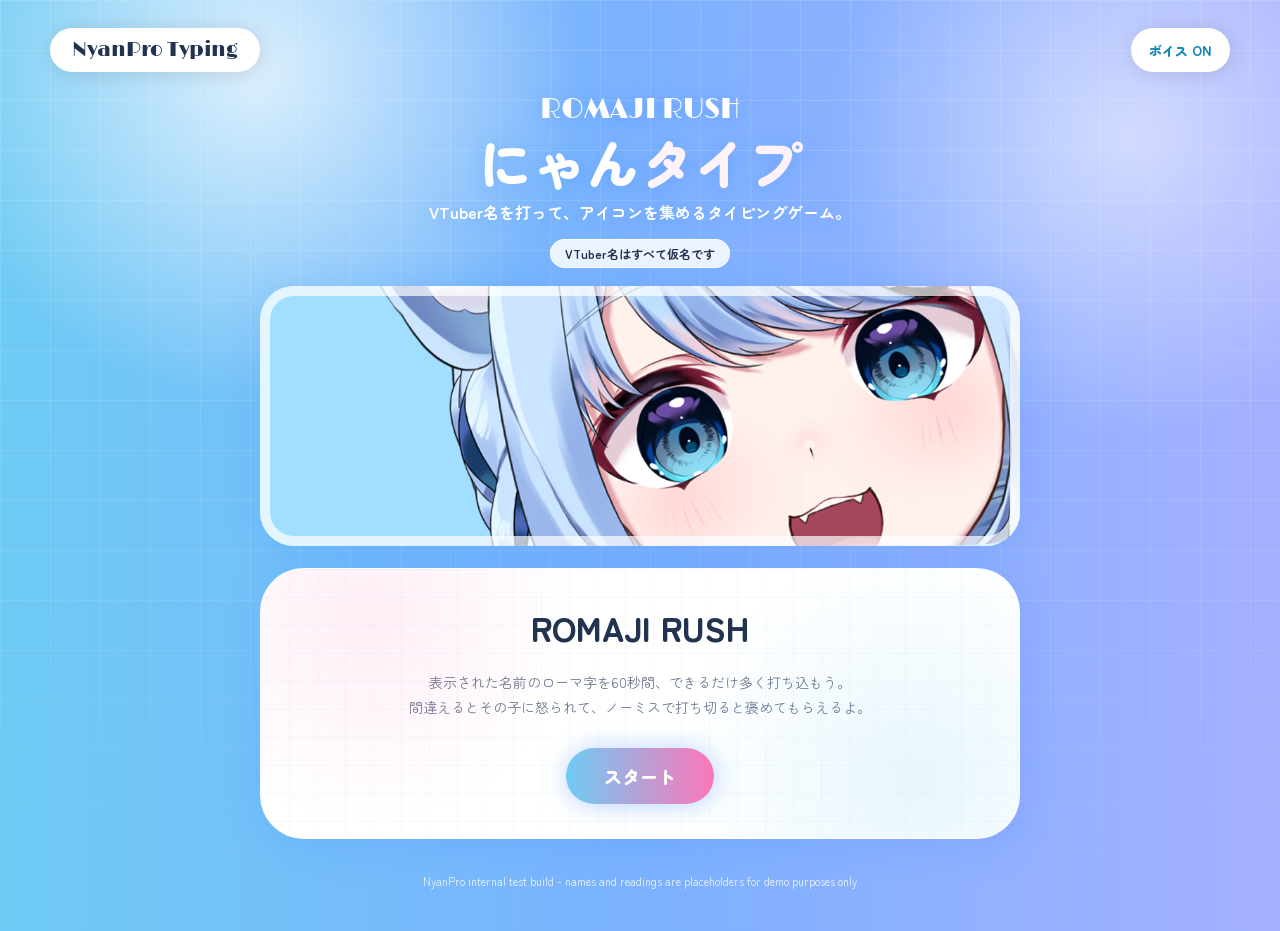
==== commit a087963f: "レイアウト修正" ====
--- a/nyanpro-typing-test_3.html
+++ b/nyanpro-typing-test_3.html
@@ -7,7 +7,7 @@
 <link rel="preconnect" href="https://fonts.googleapis.com">
 <link rel="preconnect" href="https://fonts.gstatic.com" crossorigin>
 <link href="https://fonts.googleapis.com/css2?family=Limelight&family=LINE+Seed+JP:wght@800&family=Zen+Maru+Gothic:wght@400;500;700;900&display=swap" rel="stylesheet">
-<link rel="stylesheet" href="css/style.css">
+<link rel="stylesheet" href="css/style.css?v=20260726-3">
 </head>
 <body>
 <div class="background" aria-hidden="true">
@@ -29,7 +29,7 @@
       </div>
 
       <section class="main-visual" aria-label="にゃんタイプ メインビジュアル">
-        <img src="img/main-icon.png" alt="にゃんタイプ メインビジュアル">
+        <img src="img/main-icon.png?v=20260726-3" alt="にゃんタイプ メインビジュアル">
       </section>
 
       <div id="game-area"></div>
@@ -39,7 +39,7 @@
   <footer>NyanPro internal test build - names and readings are placeholders for demo purposes only</footer>
 </div>
 
-<script src="contents/game-content.js"></script>
-<script src="js/app.js"></script>
+<script src="contents/game-content.js?v=20260726-3"></script>
+<script src="js/app.js?v=20260726-3"></script>
 </body>
 </html>
--- a/css/style.css
+++ b/css/style.css
@@ -86,7 +86,7 @@
 .main-visual{
   position:relative;
   overflow:hidden;
-  width:min(420px, 100%);
+  /* width:min(420px, 100%); */
   height:260px;
   margin:0 auto 22px;
   border-radius:34px;
@@ -105,7 +105,31 @@
   width:100%;
   height:100%;
   object-fit:cover;
-  object-position:center 45%;
+  object-position:center 100%;
+}
+body[data-game-screen="playing"] .main-visual,
+body[data-game-screen="result"] .main-visual{
+  display:none;
+}
+body[data-game-screen="playing"] .hero-copy .eyebrow,
+body[data-game-screen="playing"] .hero-copy p,
+body[data-game-screen="playing"] .badge-note,
+body[data-game-screen="result"] .hero-copy .eyebrow,
+body[data-game-screen="result"] .hero-copy p,
+body[data-game-screen="result"] .badge-note{
+  display:none;
+}
+body[data-game-screen="playing"] .hero-copy,
+body[data-game-screen="result"] .hero-copy{
+  margin-bottom:12px;
+}
+body[data-game-screen="playing"] .hero-copy h1,
+body[data-game-screen="result"] .hero-copy h1{
+  font-size:32px;
+}
+body[data-game-screen="playing"] #game-area,
+body[data-game-screen="result"] #game-area{
+  margin-top:24px;
 }
 .play-column{
   width:100%;
@@ -315,7 +339,7 @@
 .get-effect{
   position:absolute;
   left:50%;
-  top:36%;
+  top:4px;
   transform:translate(-50%,-50%) scale(0);
   z-index:5;
   display:flex;
@@ -327,16 +351,16 @@
 }
 .get-effect.show{animation:getpop .9s ease forwards;}
 @keyframes getpop{
-  0%{transform:translate(-50%,-50%) scale(0); opacity:0;}
-  15%{transform:translate(-50%,-50%) scale(1.15); opacity:1;}
-  30%{transform:translate(-50%,-50%) scale(1); opacity:1;}
-  70%{transform:translate(-50%,-50%) scale(1); opacity:1;}
-  100%{transform:translate(-50%,140%) scale(.35); opacity:0;}
+  0%{transform:translate(-50%,-35%) scale(0); opacity:0;}
+  15%{transform:translate(-50%,0) scale(1.05); opacity:1;}
+  30%{transform:translate(-50%,0) scale(1); opacity:1;}
+  70%{transform:translate(-50%,0) scale(1); opacity:1;}
+  100%{transform:translate(-50%,-130%) scale(.35); opacity:0;}
 }
 .get-icon{
-  width:70px;
-  height:70px;
-  border-radius:16px;
+  width:58px;
+  height:58px;
+  border-radius:12px;
   overflow:hidden;
   background:#ffffff;
   box-shadow:1px 1px 20px rgba(45,126,255,.25);
@@ -477,13 +501,13 @@
     width:100%;
   }
   .main-visual{
-    width:min(420px, 100%);
+    /* width:min(420px, 100%); */
     height:clamp(220px, 58vw, 320px);
     margin-bottom:18px;
   }
   .main-visual img{
     height:100%;
-    object-position:center 46%;
+    object-position:center 100%;
   }
   .hero-copy{
     margin-bottom:14px;
